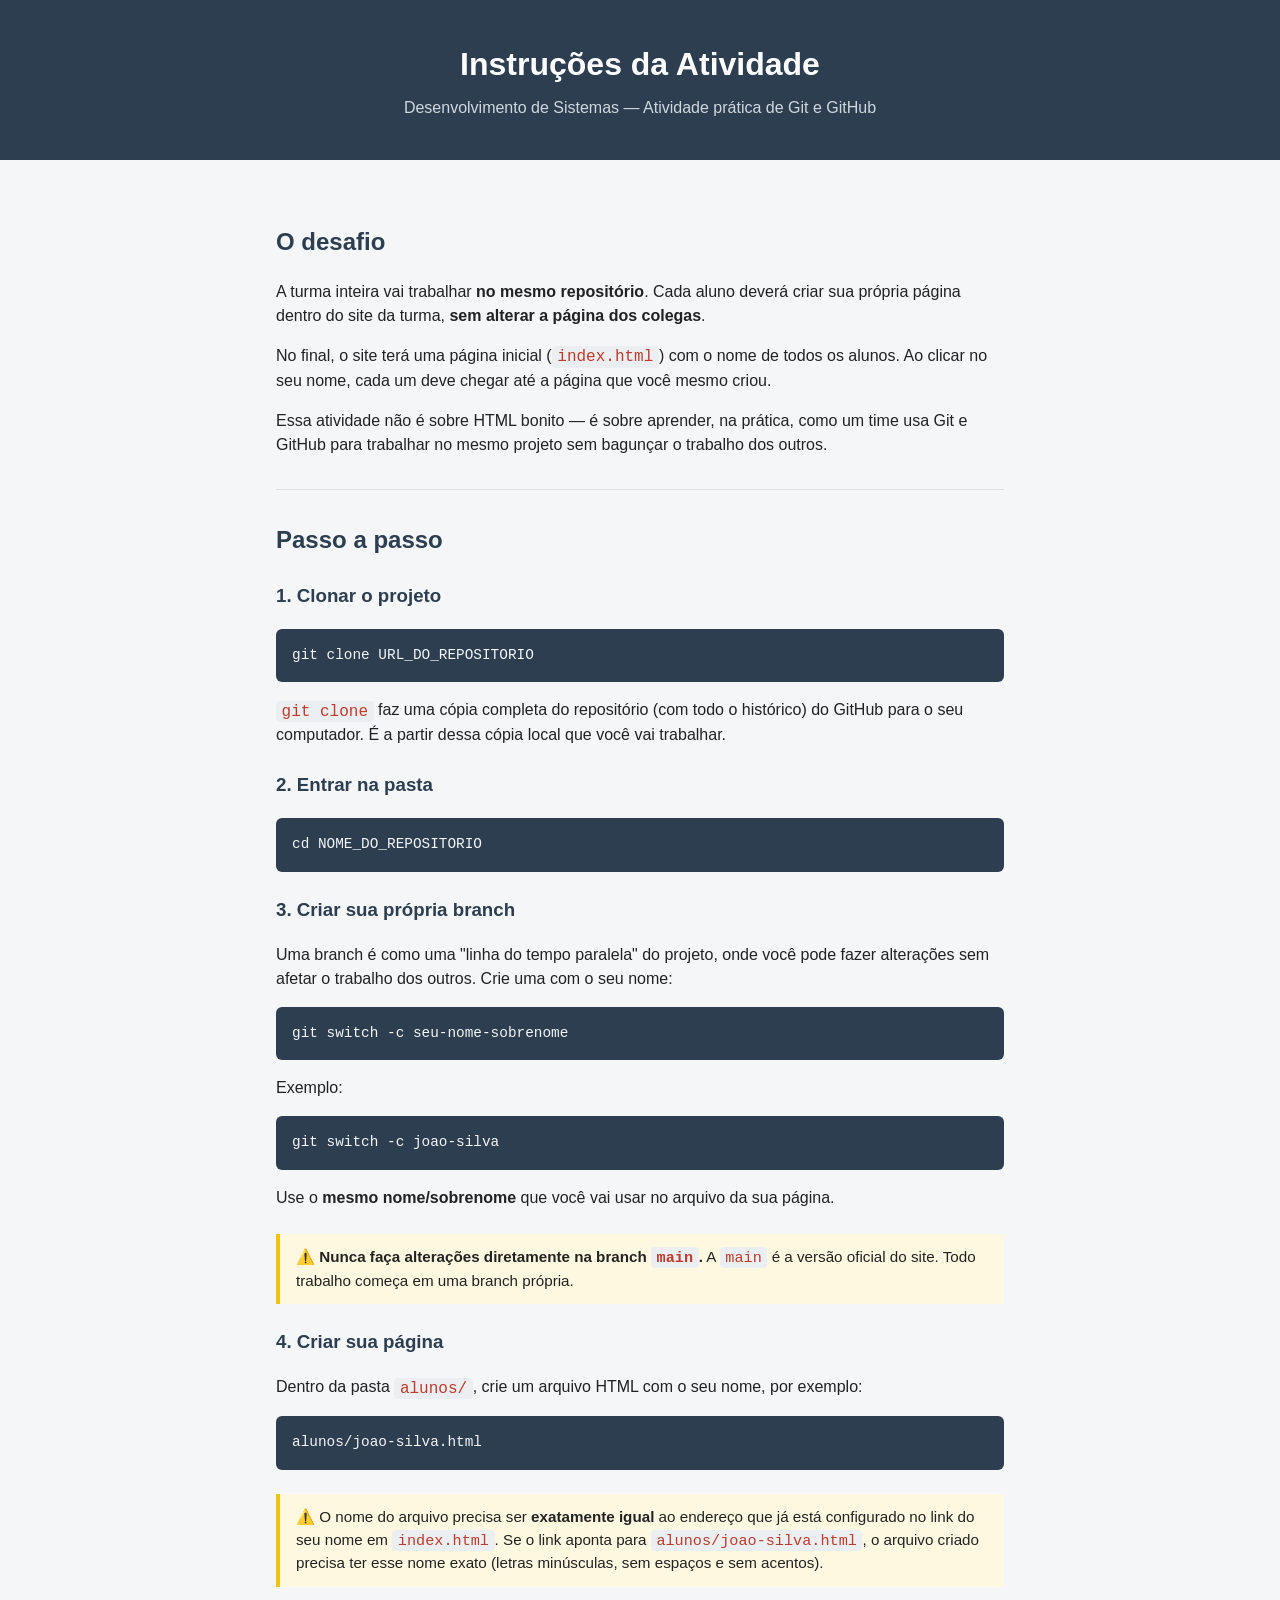
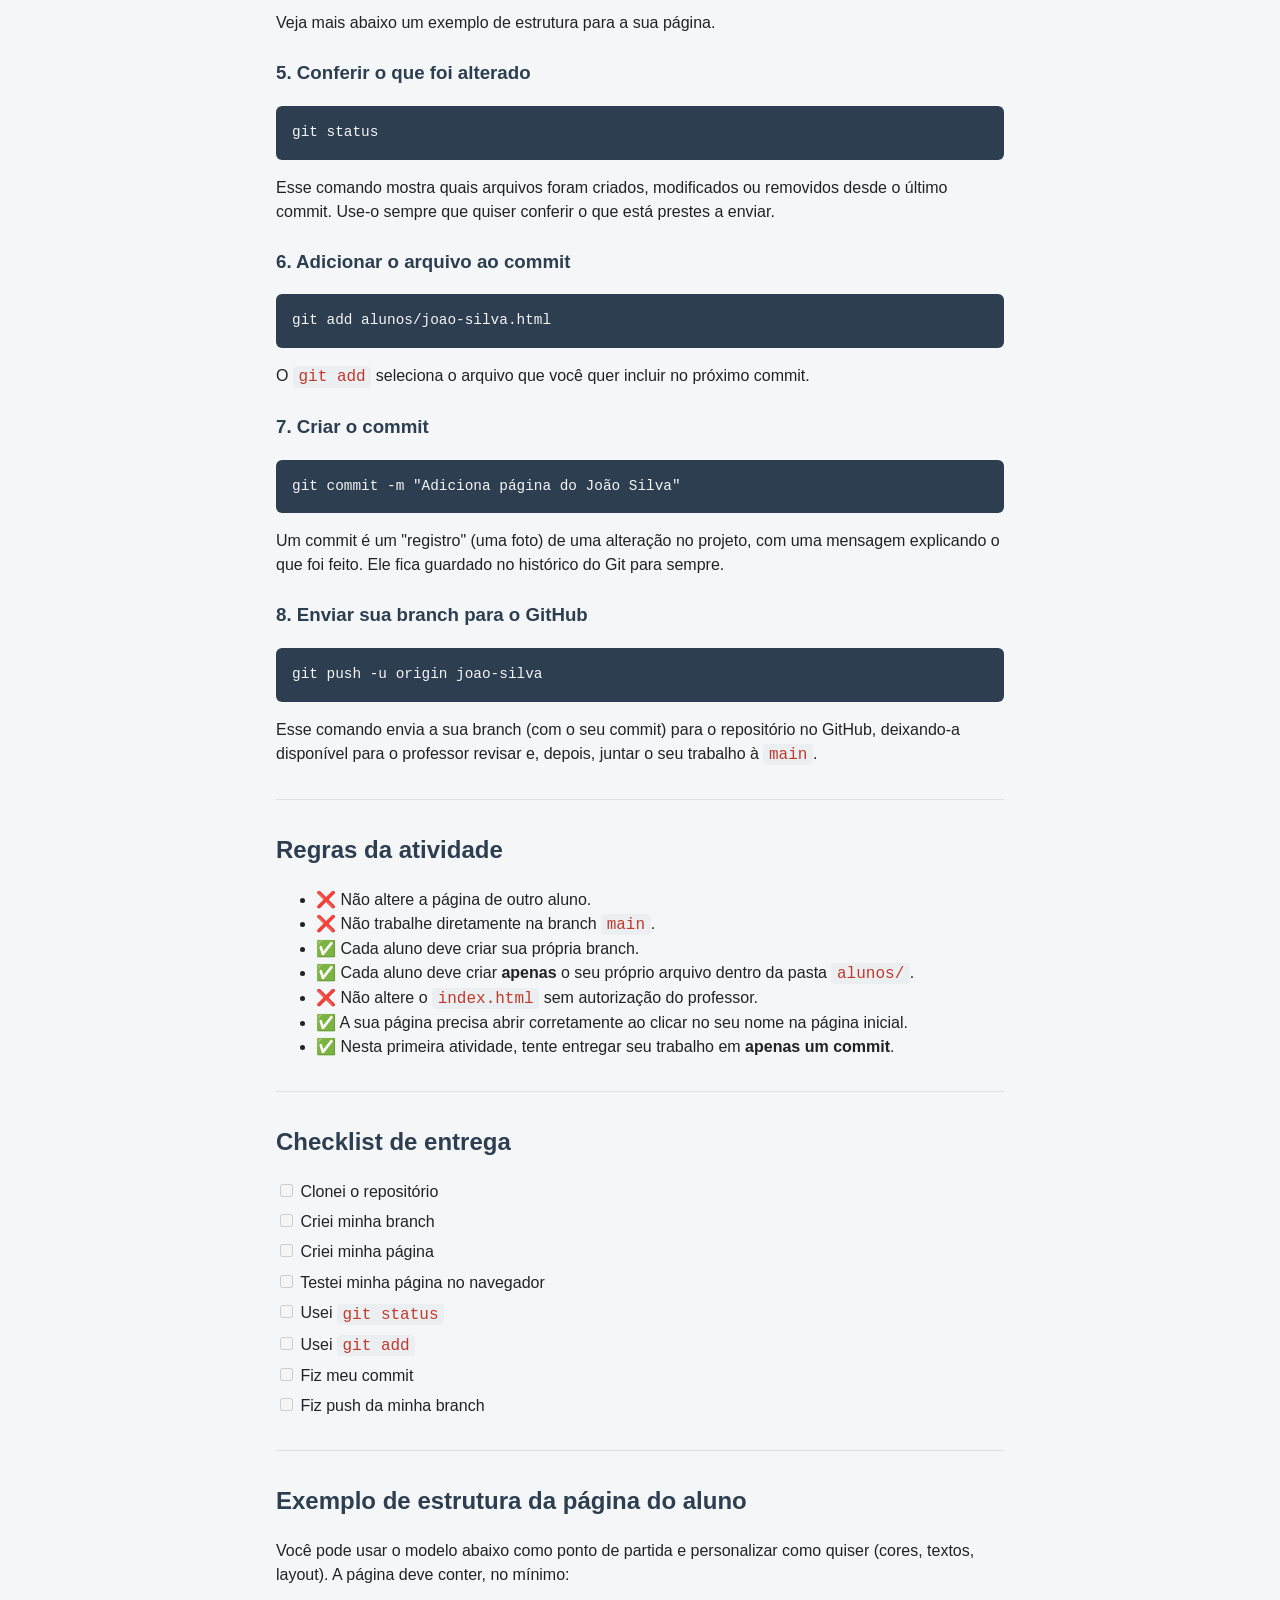
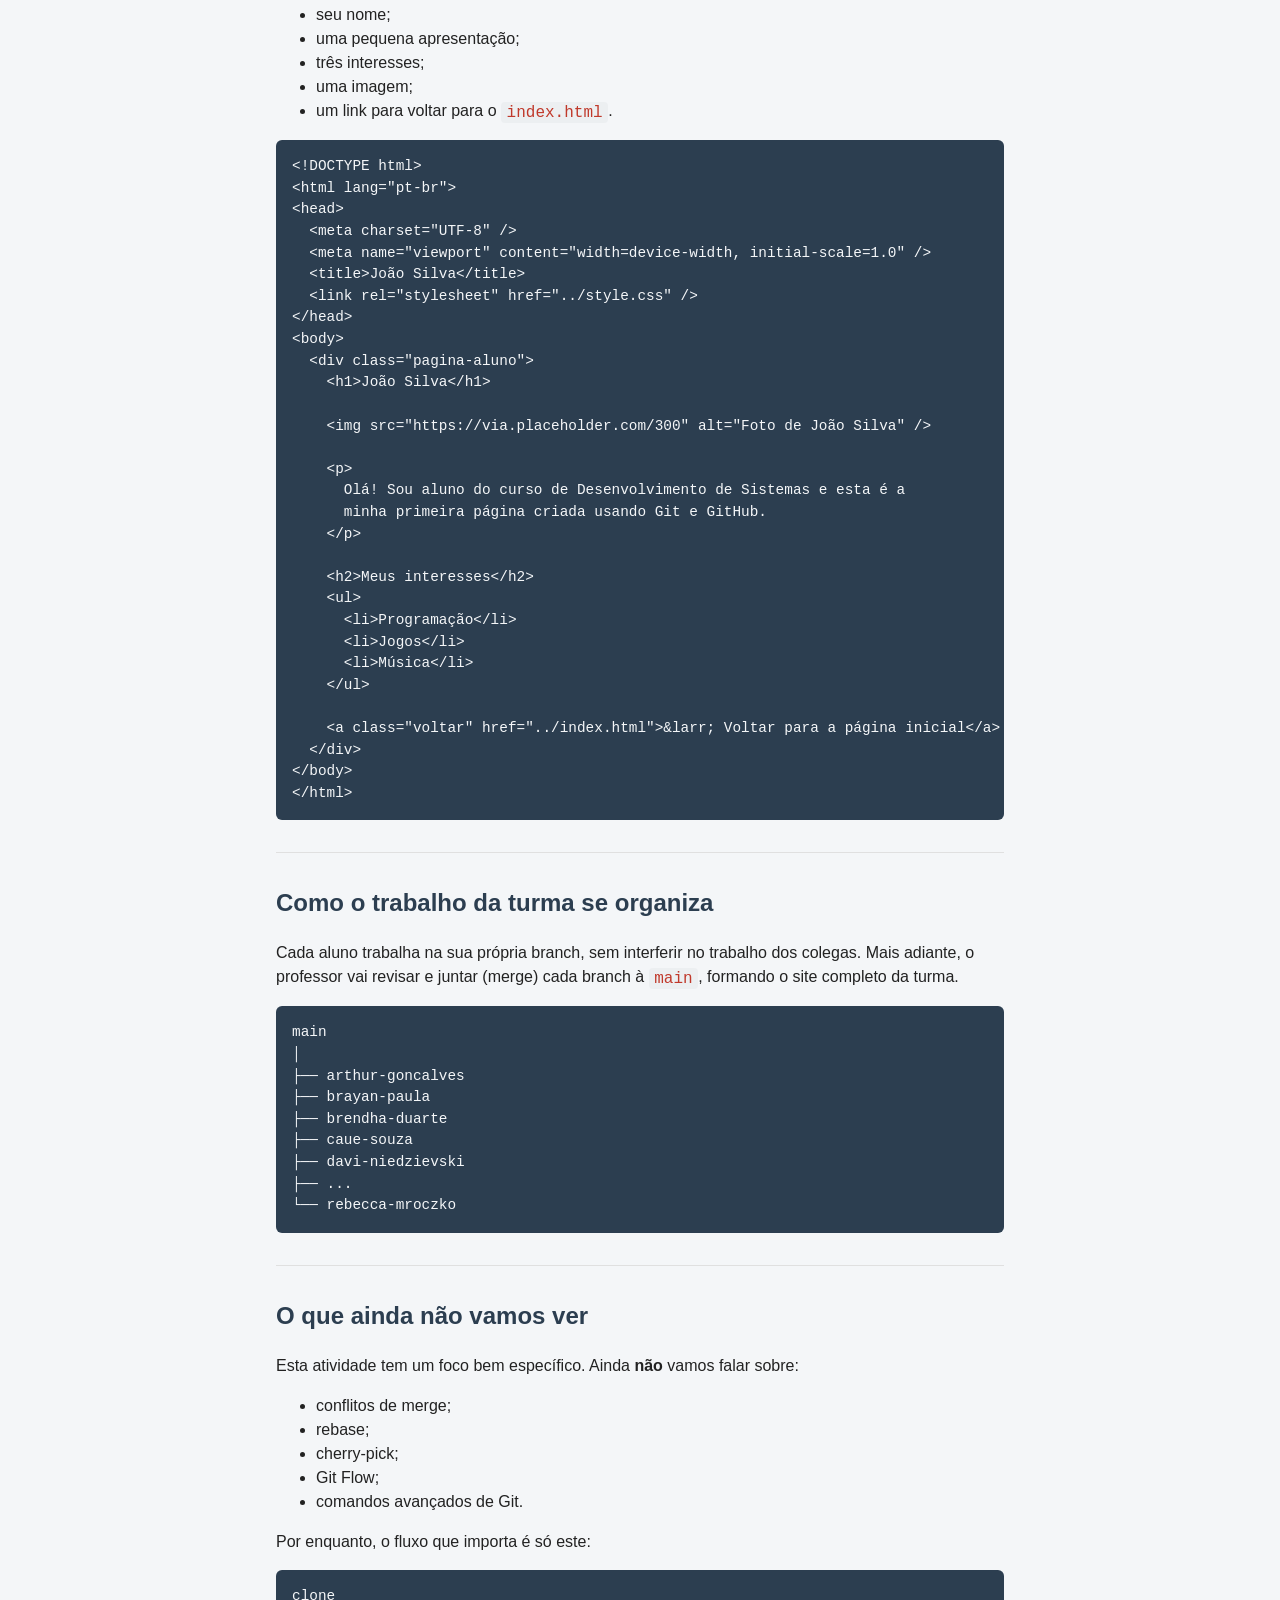
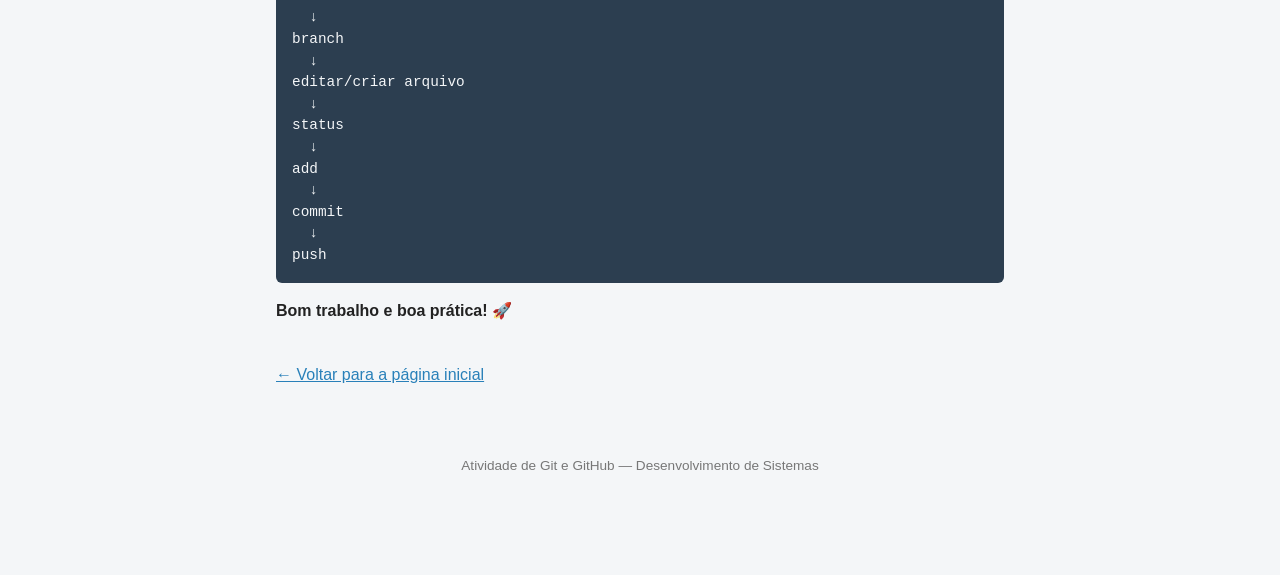
==== instrucoes.html @ 9a773314 "Adiciona página de instruções baseada no README e link na página inicial Co-Authored-By: Claude Sonn" ====
<!DOCTYPE html>
<html lang="pt-br">
<head>
  <meta charset="UTF-8" />
  <meta name="viewport" content="width=device-width, initial-scale=1.0" />
  <title>Instruções da Atividade — Site da Turma</title>
  <link rel="stylesheet" href="style.css" />
</head>
<body>

  <header>
    <h1>Instruções da Atividade</h1>
    <p>Desenvolvimento de Sistemas — Atividade prática de Git e GitHub</p>
  </header>

  <main class="pagina-instrucoes">

    <h2>O desafio</h2>
    <p>
      A turma inteira vai trabalhar <strong>no mesmo repositório</strong>.
      Cada aluno deverá criar sua própria página dentro do site da turma,
      <strong>sem alterar a página dos colegas</strong>.
    </p>
    <p>
      No final, o site terá uma página inicial (<code>index.html</code>) com
      o nome de todos os alunos. Ao clicar no seu nome, cada um deve chegar
      até a página que você mesmo criou.
    </p>
    <p>
      Essa atividade não é sobre HTML bonito — é sobre aprender, na prática,
      como um time usa Git e GitHub para trabalhar no mesmo projeto sem
      bagunçar o trabalho dos outros.
    </p>

    <hr />

    <h2>Passo a passo</h2>

    <h3>1. Clonar o projeto</h3>
    <pre><code>git clone URL_DO_REPOSITORIO</code></pre>
    <p>
      <code>git clone</code> faz uma cópia completa do repositório (com todo
      o histórico) do GitHub para o seu computador. É a partir dessa cópia
      local que você vai trabalhar.
    </p>

    <h3>2. Entrar na pasta</h3>
    <pre><code>cd NOME_DO_REPOSITORIO</code></pre>

    <h3>3. Criar sua própria branch</h3>
    <p>
      Uma branch é como uma "linha do tempo paralela" do projeto, onde você
      pode fazer alterações sem afetar o trabalho dos outros. Crie uma com o
      seu nome:
    </p>
    <pre><code>git switch -c seu-nome-sobrenome</code></pre>
    <p>Exemplo:</p>
    <pre><code>git switch -c joao-silva</code></pre>
    <p>Use o <strong>mesmo nome/sobrenome</strong> que você vai usar no arquivo da sua página.</p>
    <p class="aviso">
      ⚠️ <strong>Nunca faça alterações diretamente na branch <code>main</code>.</strong>
      A <code>main</code> é a versão oficial do site. Todo trabalho começa em
      uma branch própria.
    </p>

    <h3>4. Criar sua página</h3>
    <p>
      Dentro da pasta <code>alunos/</code>, crie um arquivo HTML com o seu
      nome, por exemplo:
    </p>
    <pre><code>alunos/joao-silva.html</code></pre>
    <p class="aviso">
      ⚠️ O nome do arquivo precisa ser <strong>exatamente igual</strong> ao
      endereço que já está configurado no link do seu nome em
      <code>index.html</code>. Se o link aponta para
      <code>alunos/joao-silva.html</code>, o arquivo criado precisa ter esse
      nome exato (letras minúsculas, sem espaços e sem acentos).
    </p>
    <p>Veja mais abaixo um exemplo de estrutura para a sua página.</p>

    <h3>5. Conferir o que foi alterado</h3>
    <pre><code>git status</code></pre>
    <p>
      Esse comando mostra quais arquivos foram criados, modificados ou
      removidos desde o último commit. Use-o sempre que quiser conferir o
      que está prestes a enviar.
    </p>

    <h3>6. Adicionar o arquivo ao commit</h3>
    <pre><code>git add alunos/joao-silva.html</code></pre>
    <p>O <code>git add</code> seleciona o arquivo que você quer incluir no próximo commit.</p>

    <h3>7. Criar o commit</h3>
    <pre><code>git commit -m "Adiciona página do João Silva"</code></pre>
    <p>
      Um commit é um "registro" (uma foto) de uma alteração no projeto, com
      uma mensagem explicando o que foi feito. Ele fica guardado no
      histórico do Git para sempre.
    </p>

    <h3>8. Enviar sua branch para o GitHub</h3>
    <pre><code>git push -u origin joao-silva</code></pre>
    <p>
      Esse comando envia a sua branch (com o seu commit) para o repositório
      no GitHub, deixando-a disponível para o professor revisar e, depois,
      juntar o seu trabalho à <code>main</code>.
    </p>

    <hr />

    <h2>Regras da atividade</h2>
    <ul>
      <li>❌ Não altere a página de outro aluno.</li>
      <li>❌ Não trabalhe diretamente na branch <code>main</code>.</li>
      <li>✅ Cada aluno deve criar sua própria branch.</li>
      <li>✅ Cada aluno deve criar <strong>apenas</strong> o seu próprio arquivo dentro da pasta <code>alunos/</code>.</li>
      <li>❌ Não altere o <code>index.html</code> sem autorização do professor.</li>
      <li>✅ A sua página precisa abrir corretamente ao clicar no seu nome na página inicial.</li>
      <li>✅ Nesta primeira atividade, tente entregar seu trabalho em <strong>apenas um commit</strong>.</li>
    </ul>

    <hr />

    <h2>Checklist de entrega</h2>
    <ul class="checklist">
      <li><input type="checkbox" disabled /> Clonei o repositório</li>
      <li><input type="checkbox" disabled /> Criei minha branch</li>
      <li><input type="checkbox" disabled /> Criei minha página</li>
      <li><input type="checkbox" disabled /> Testei minha página no navegador</li>
      <li><input type="checkbox" disabled /> Usei <code>git status</code></li>
      <li><input type="checkbox" disabled /> Usei <code>git add</code></li>
      <li><input type="checkbox" disabled /> Fiz meu commit</li>
      <li><input type="checkbox" disabled /> Fiz push da minha branch</li>
    </ul>

    <hr />

    <h2>Exemplo de estrutura da página do aluno</h2>
    <p>
      Você pode usar o modelo abaixo como ponto de partida e personalizar
      como quiser (cores, textos, layout). A página deve conter, no mínimo:
    </p>
    <ul>
      <li>seu nome;</li>
      <li>uma pequena apresentação;</li>
      <li>três interesses;</li>
      <li>uma imagem;</li>
      <li>um link para voltar para o <code>index.html</code>.</li>
    </ul>

    <pre><code>&lt;!DOCTYPE html&gt;
&lt;html lang="pt-br"&gt;
&lt;head&gt;
  &lt;meta charset="UTF-8" /&gt;
  &lt;meta name="viewport" content="width=device-width, initial-scale=1.0" /&gt;
  &lt;title&gt;João Silva&lt;/title&gt;
  &lt;link rel="stylesheet" href="../style.css" /&gt;
&lt;/head&gt;
&lt;body&gt;
  &lt;div class="pagina-aluno"&gt;
    &lt;h1&gt;João Silva&lt;/h1&gt;

    &lt;img src="https://via.placeholder.com/300" alt="Foto de João Silva" /&gt;

    &lt;p&gt;
      Olá! Sou aluno do curso de Desenvolvimento de Sistemas e esta é a
      minha primeira página criada usando Git e GitHub.
    &lt;/p&gt;

    &lt;h2&gt;Meus interesses&lt;/h2&gt;
    &lt;ul&gt;
      &lt;li&gt;Programação&lt;/li&gt;
      &lt;li&gt;Jogos&lt;/li&gt;
      &lt;li&gt;Música&lt;/li&gt;
    &lt;/ul&gt;

    &lt;a class="voltar" href="../index.html"&gt;&amp;larr; Voltar para a página inicial&lt;/a&gt;
  &lt;/div&gt;
&lt;/body&gt;
&lt;/html&gt;</code></pre>

    <hr />

    <h2>Como o trabalho da turma se organiza</h2>
    <p>
      Cada aluno trabalha na sua própria branch, sem interferir no trabalho
      dos colegas. Mais adiante, o professor vai revisar e juntar (merge)
      cada branch à <code>main</code>, formando o site completo da turma.
    </p>
    <pre><code>main
│
├── arthur-goncalves
├── brayan-paula
├── brendha-duarte
├── caue-souza
├── davi-niedzievski
├── ...
└── rebecca-mroczko</code></pre>

    <hr />

    <h2>O que ainda não vamos ver</h2>
    <p>Esta atividade tem um foco bem específico. Ainda <strong>não</strong> vamos falar sobre:</p>
    <ul>
      <li>conflitos de merge;</li>
      <li>rebase;</li>
      <li>cherry-pick;</li>
      <li>Git Flow;</li>
      <li>comandos avançados de Git.</li>
    </ul>
    <p>Por enquanto, o fluxo que importa é só este:</p>
    <pre><code>clone
  ↓
branch
  ↓
editar/criar arquivo
  ↓
status
  ↓
add
  ↓
commit
  ↓
push</code></pre>

    <p><strong>Bom trabalho e boa prática! 🚀</strong></p>

    <a class="voltar" href="index.html">&larr; Voltar para a página inicial</a>

  </main>

  <footer>
    <p>Atividade de Git e GitHub — Desenvolvimento de Sistemas</p>
  </footer>

</body>
</html>
---- style.css ----
/* ==========================================================
   Estilo do Site da Turma
   Arquivo simples de propósito: fácil de ler e de modificar.
   ========================================================== */

* {
  box-sizing: border-box;
}

body {
  margin: 0;
  font-family: "Segoe UI", Arial, Helvetica, sans-serif;
  background-color: #f4f6f8;
  color: #222;
  line-height: 1.5;
}

header {
  background-color: #2c3e50;
  color: #fff;
  padding: 2.5rem 1rem;
  text-align: center;
}

header h1 {
  margin: 0 0 0.5rem 0;
  font-size: 2rem;
}

header p {
  margin: 0;
  color: #d0d7de;
  font-size: 1rem;
}

main {
  max-width: 960px;
  margin: 0 auto;
  padding: 2rem 1rem;
}

/* Grade de cards dos alunos */
.grade-alunos {
  display: grid;
  grid-template-columns: repeat(auto-fill, minmax(220px, 1fr));
  gap: 1rem;
  list-style: none;
  padding: 0;
  margin: 1.5rem 0;
}

.card-aluno {
  background-color: #fff;
  border: 1px solid #e0e0e0;
  border-radius: 8px;
  padding: 1.25rem;
  text-align: center;
  transition: transform 0.15s ease, box-shadow 0.15s ease;
}

.card-aluno:hover {
  transform: translateY(-3px);
  box-shadow: 0 4px 10px rgba(0, 0, 0, 0.08);
}

.card-aluno a {
  display: block;
  color: #2c3e50;
  text-decoration: none;
  font-weight: 600;
  font-size: 1.05rem;
}

.card-aluno a:hover {
  color: #2980b9;
  text-decoration: underline;
}

.aviso {
  background-color: #fff8e1;
  border-left: 4px solid #f1c40f;
  padding: 0.75rem 1rem;
  margin: 1.5rem 0;
  font-size: 0.95rem;
}

footer {
  text-align: center;
  padding: 1.5rem 1rem;
  color: #777;
  font-size: 0.85rem;
}

/* Estilos simples que os alunos podem reaproveitar na página individual */
.pagina-aluno {
  max-width: 640px;
  margin: 0 auto;
  padding: 2rem 1rem;
}

.pagina-aluno img {
  max-width: 100%;
  border-radius: 8px;
  margin: 1rem 0;
}

.voltar {
  display: inline-block;
  margin-top: 1.5rem;
  color: #2980b9;
}

/* Página de instruções */
.pagina-instrucoes {
  max-width: 760px;
  margin: 0 auto;
  padding: 2rem 1rem;
}

.pagina-instrucoes h2 {
  margin-top: 2rem;
  color: #2c3e50;
}

.pagina-instrucoes h3 {
  margin-top: 1.5rem;
  color: #2c3e50;
}

.pagina-instrucoes pre {
  background-color: #2c3e50;
  color: #f4f6f8;
  padding: 1rem;
  border-radius: 6px;
  overflow-x: auto;
  font-size: 0.9rem;
}

.pagina-instrucoes code {
  font-family: "Consolas", "Courier New", monospace;
}

.pagina-instrucoes p code,
.pagina-instrucoes li code {
  background-color: #eceff1;
  padding: 0.1rem 0.35rem;
  border-radius: 4px;
  color: #c0392b;
}

.pagina-instrucoes .checklist {
  list-style: none;
  padding: 0;
}

.pagina-instrucoes .checklist li {
  margin: 0.4rem 0;
}

.pagina-instrucoes hr {
  border: none;
  border-top: 1px solid #e0e0e0;
  margin: 2rem 0;
}
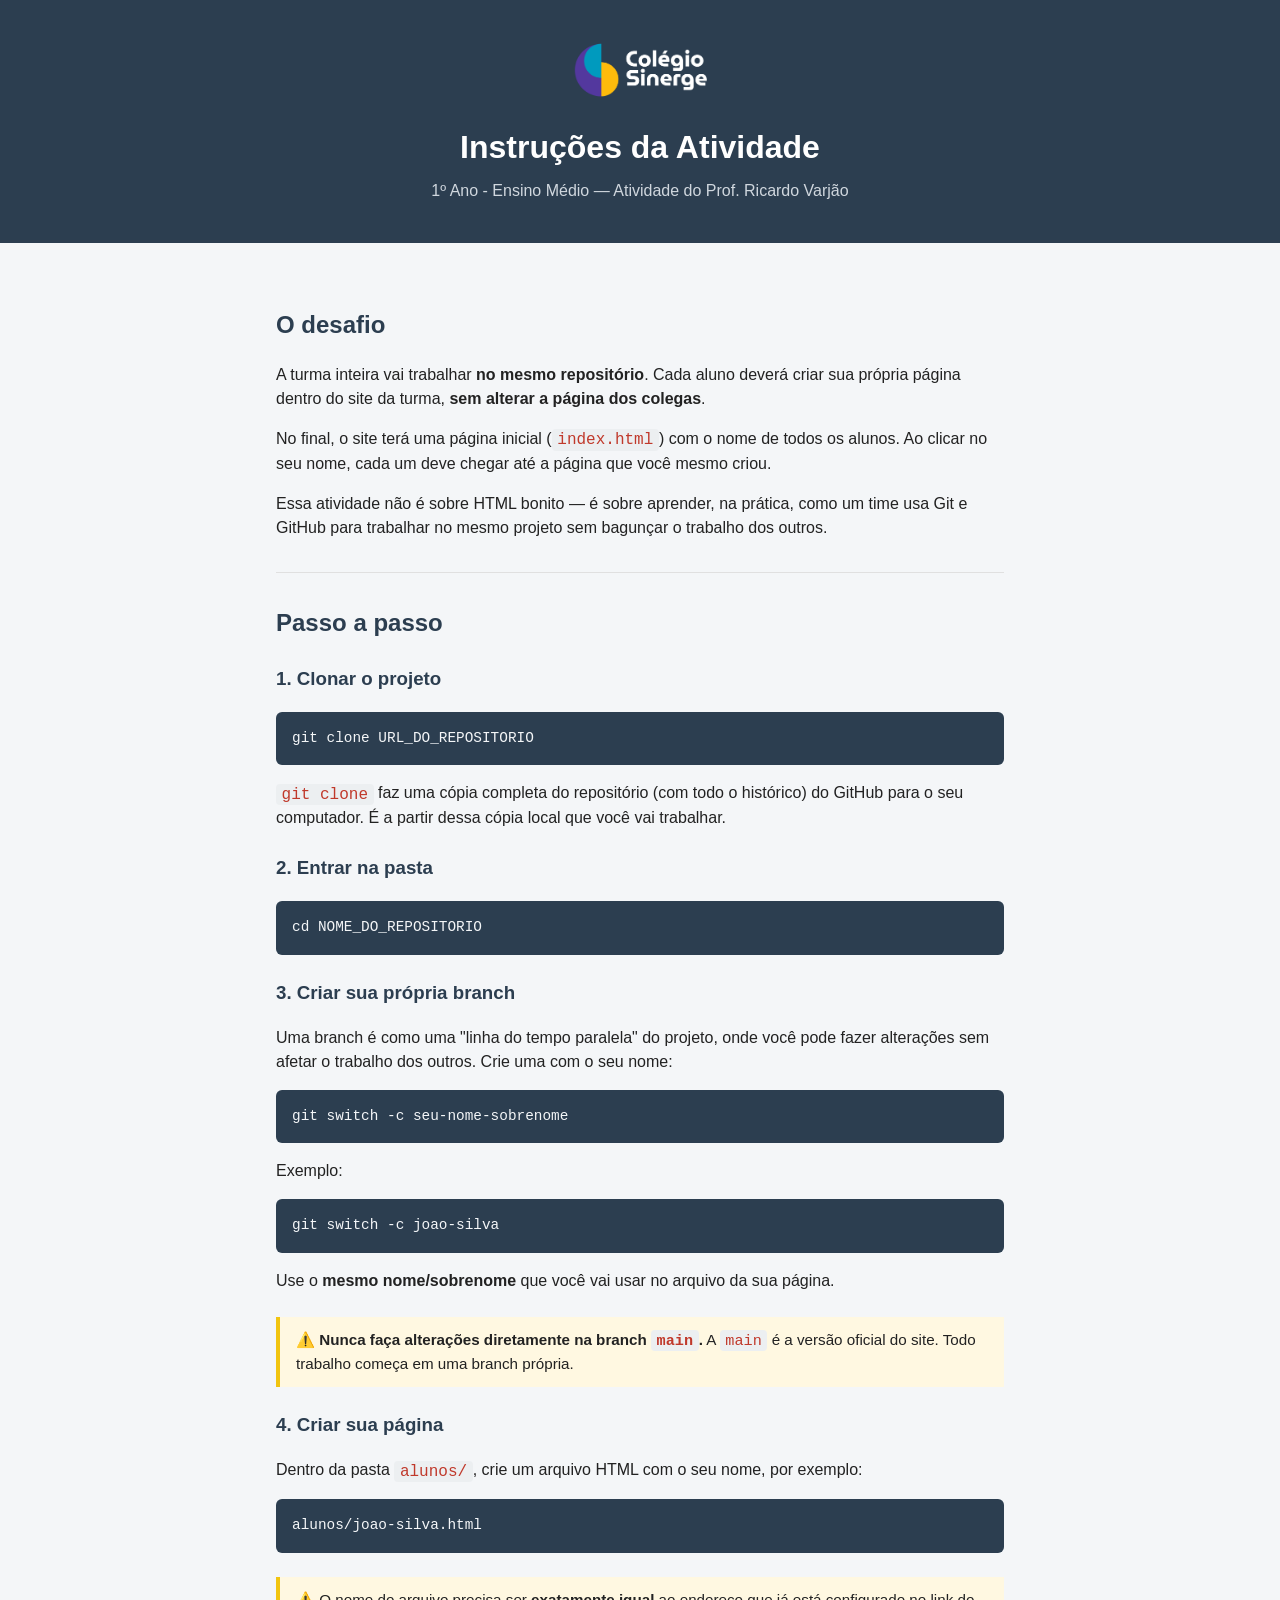
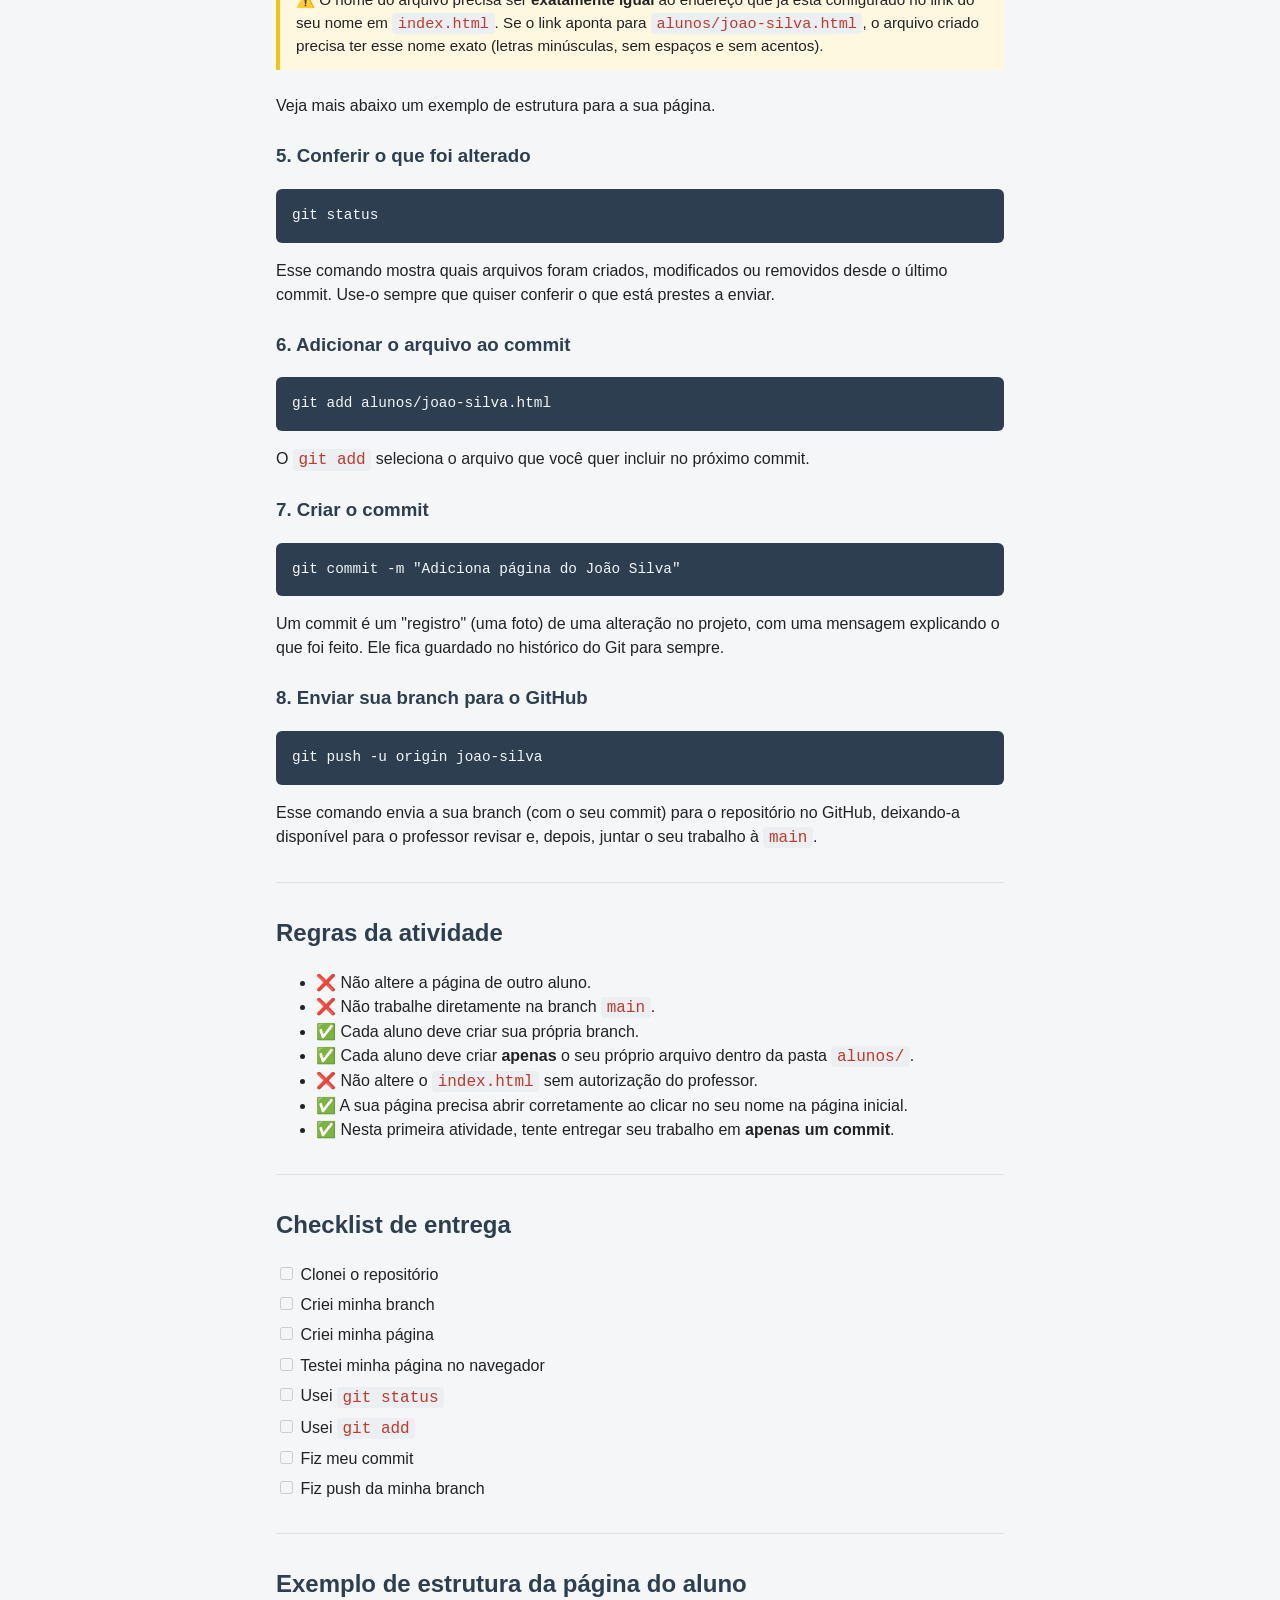
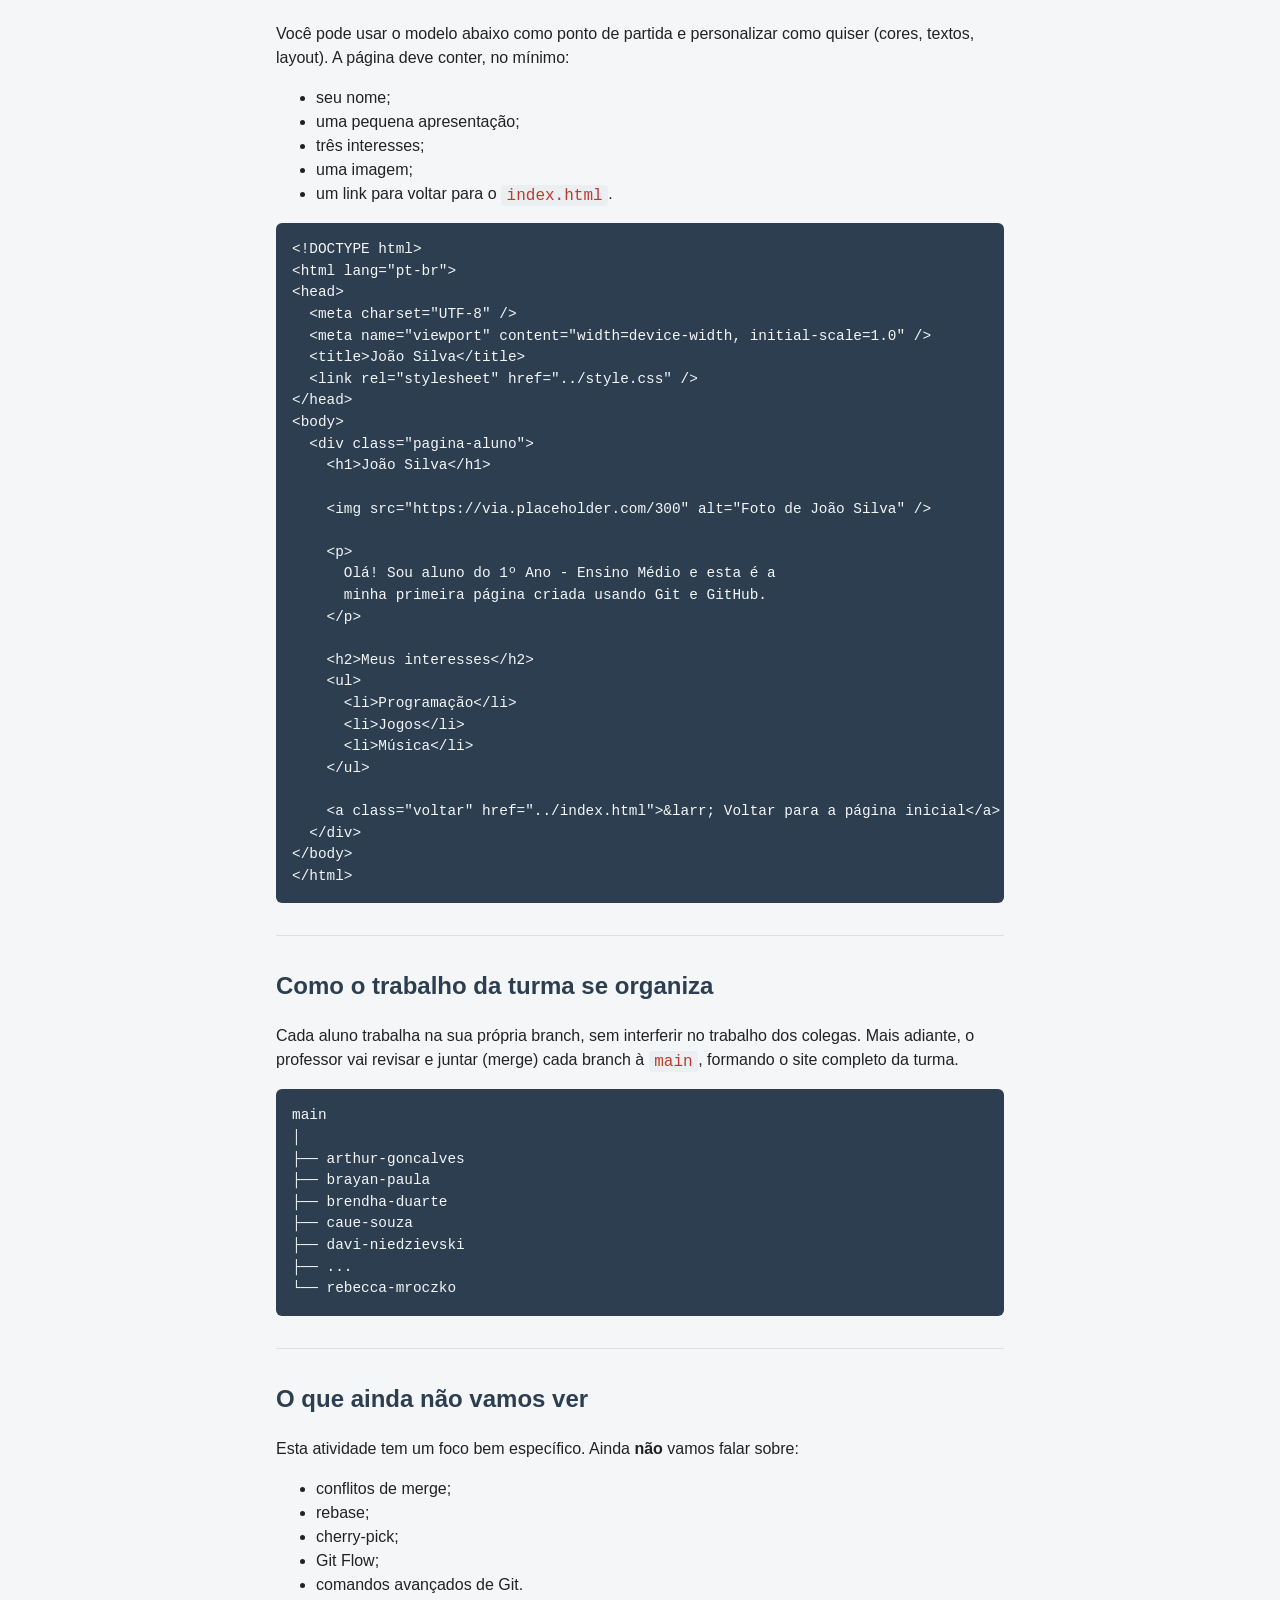
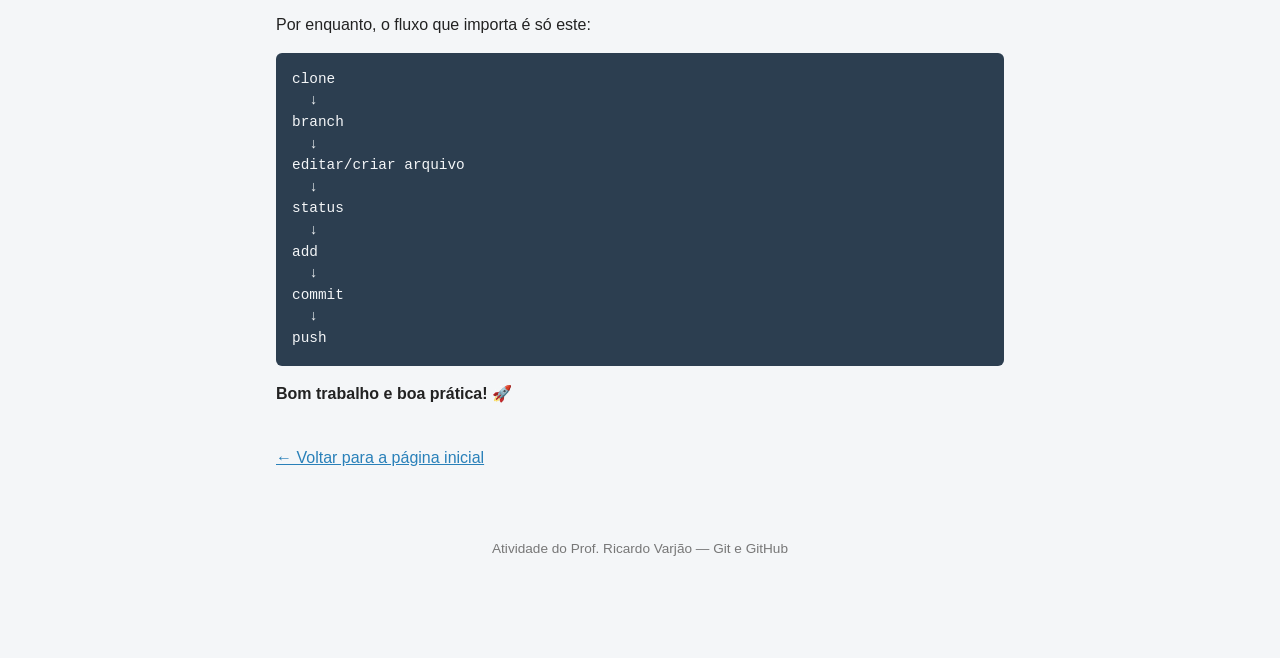
==== commit 5eb59bd2: "Reflete título e logo do 1º Ano - Ensino Médio na página de instruções Co-Authored-By: Claude Sonnet" ====
--- a/instrucoes.html
+++ b/instrucoes.html
@@ -3,14 +3,15 @@
 <head>
   <meta charset="UTF-8" />
   <meta name="viewport" content="width=device-width, initial-scale=1.0" />
-  <title>Instruções da Atividade — Site da Turma</title>
+  <title>Instruções da Atividade — 1º Ano - Ensino Médio</title>
   <link rel="stylesheet" href="style.css" />
 </head>
 <body>
 
   <header>
+    <img src="assets/logo-sinerge.png" alt="Logo do Colégio Sinerge" class="logo-sinerge" />
     <h1>Instruções da Atividade</h1>
-    <p>Desenvolvimento de Sistemas — Atividade prática de Git e GitHub</p>
+    <p>1º Ano - Ensino Médio — Atividade do Prof. Ricardo Varjão</p>
   </header>
 
   <main class="pagina-instrucoes">
@@ -163,7 +164,7 @@
     &lt;img src="https://via.placeholder.com/300" alt="Foto de João Silva" /&gt;
 
     &lt;p&gt;
-      Olá! Sou aluno do curso de Desenvolvimento de Sistemas e esta é a
+      Olá! Sou aluno do 1º Ano - Ensino Médio e esta é a
       minha primeira página criada usando Git e GitHub.
     &lt;/p&gt;
 
@@ -230,7 +231,7 @@
   </main>
 
   <footer>
-    <p>Atividade de Git e GitHub — Desenvolvimento de Sistemas</p>
+    <p>Atividade do Prof. Ricardo Varjão — Git e GitHub</p>
   </footer>
 
 </body>
--- a/style.css
+++ b/style.css
@@ -20,6 +20,11 @@
   color: #fff;
   padding: 2.5rem 1rem;
   text-align: center;
+}
+
+.logo-sinerge {
+  height: 60px;
+  margin-bottom: 1rem;
 }
 
 header h1 {
